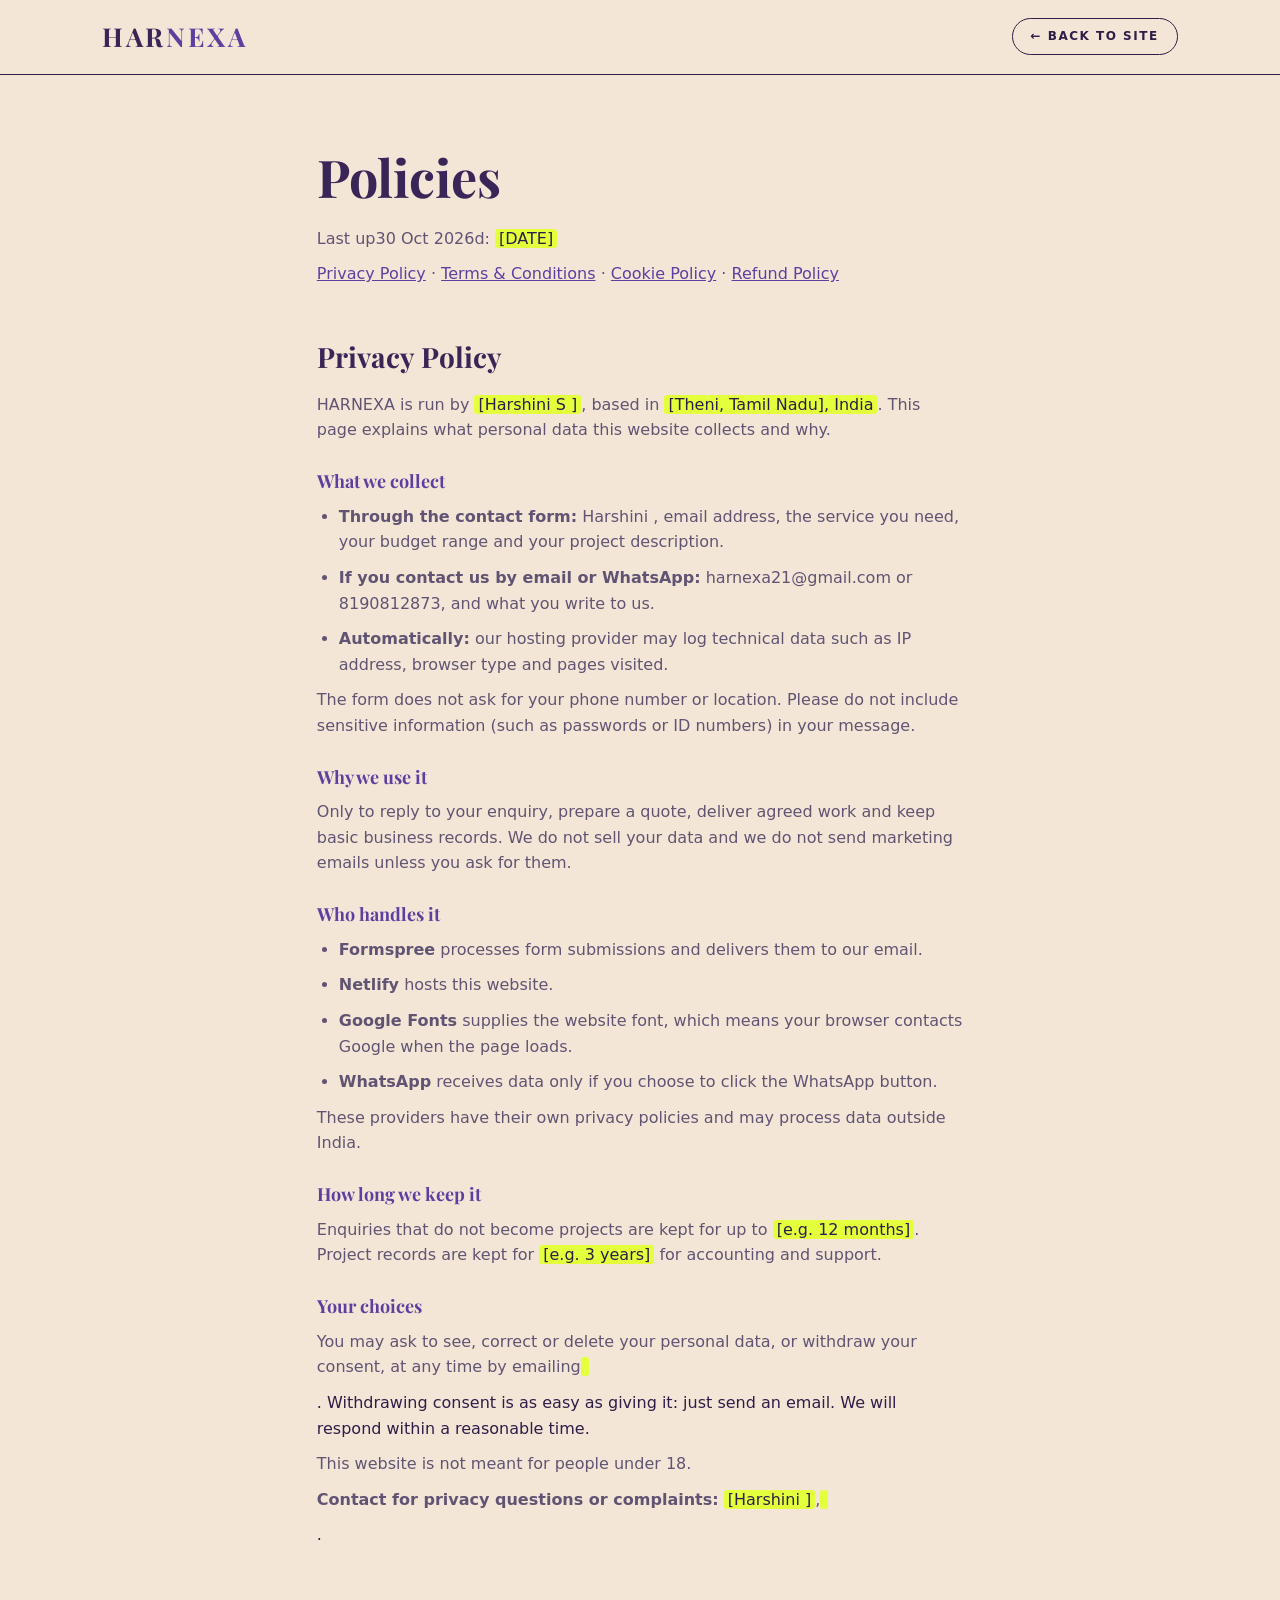
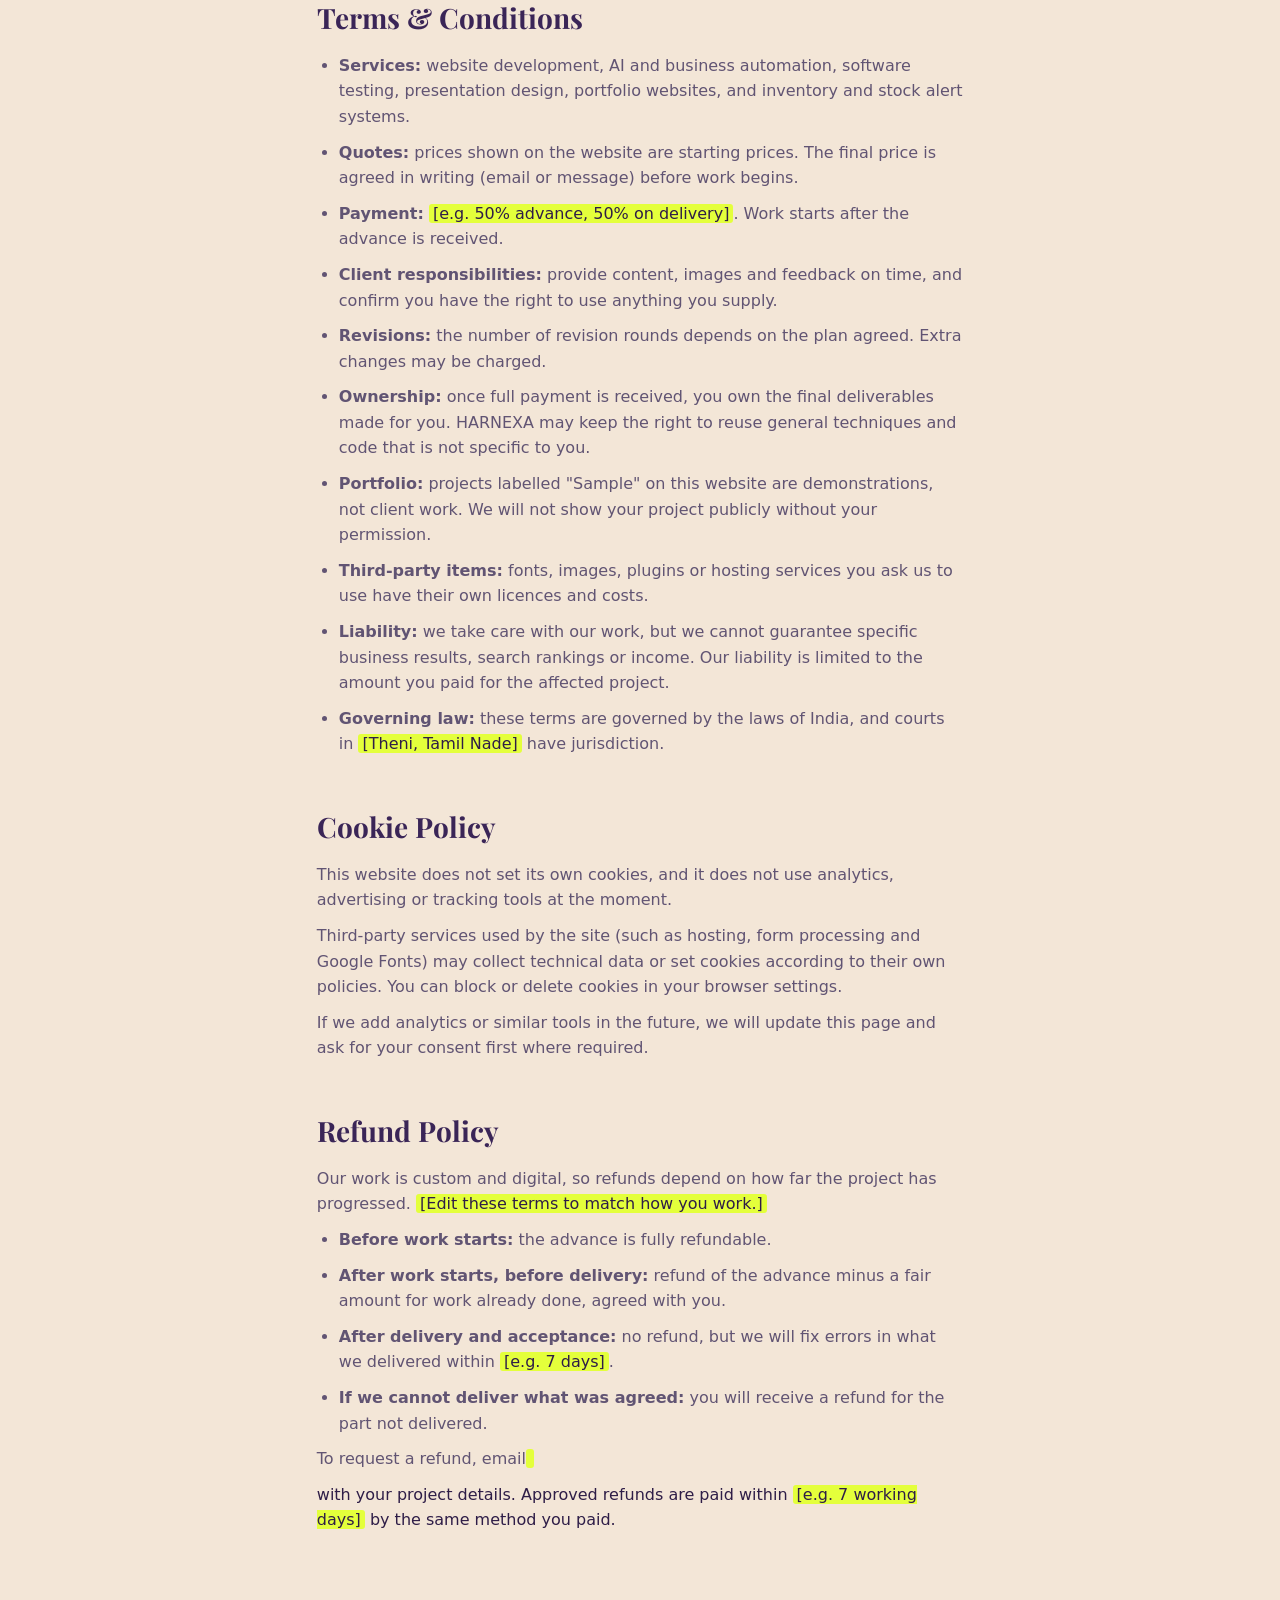
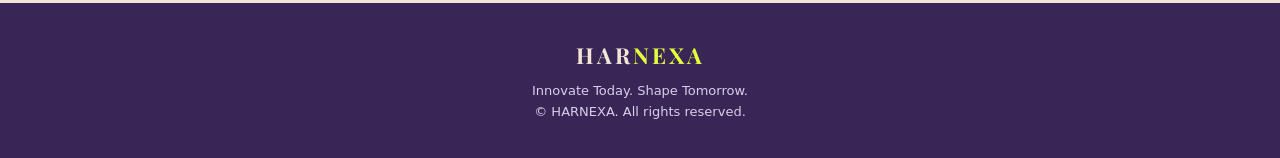
==== policies.html @ fa35b3a4 "Add policies and consent" ====
<!DOCTYPE html>
<html lang="en">
<head>
    <meta charset="UTF-8">
    <meta name="viewport" content="width=device-width, initial-scale=1.0">
    <title>Policies | HARNEXA</title>
    <meta name="description" content="HARNEXA privacy policy, terms and conditions, cookie policy and refund policy.">
    <link href="https://fonts.googleapis.com/css2?family=Playfair+Display:wght@500;700&display=swap" rel="stylesheet">
    <link rel="stylesheet" href="style.css">
</head>
<body>
<!--
  TEMPLATE NOTE (delete this comment before publishing):
  Everything in a yellow box (class="ph") is a placeholder. Replace it with your real details.
  These are general templates, not legal advice. Edit them so they match how you really work.
-->
    <header class="site-header">
        <a href="index.html" class="logo" aria-label="HARNEXA home">HAR<span>NEXA</span></a>
        <a href="index.html" class="nav-cta" style="text-decoration:none;font-size:12px;font-weight:600;letter-spacing:1.5px;text-transform:uppercase;color:var(--text)">&larr; Back to site</a>
    </header>
 
    <main class="policy">
        <h1>Policies</h1>
        <p>Last up30 Oct 2026d: <span class="ph">[DATE]</span></p>
        <p><a href="#privacy">Privacy Policy</a> &middot; <a href="#terms">Terms &amp; Conditions</a> &middot; <a href="#cookies">Cookie Policy</a> &middot; <a href="#refund">Refund Policy</a></p>
 
        <article id="privacy">
            <h2>Privacy Policy</h2>
            <p>HARNEXA is run by <span class="ph">[Harshini S ]</span>, based in <span class="ph">[Theni, Tamil Nadu], India</span>. This page explains what personal data this website collects and why.</p>
 
            <h3>What we collect</h3>
            <ul>
                <li><strong>Through the contact form:</strong> Harshini , email address, the service you need, your budget range and your project description.</li>
                <li><strong>If you contact us by email or WhatsApp:</strong> harnexa21@gmail.com or 8190812873, and what you write to us.</li>
                <li><strong>Automatically:</strong> our hosting provider may log technical data such as IP address, browser type and pages visited.</li>
            </ul>
            <p>The form does not ask for your phone number or location. Please do not include sensitive information (such as passwords or ID numbers) in your message.</p>
 
            <h3>Why we use it</h3>
            <p>Only to reply to your enquiry, prepare a quote, deliver agreed work and keep basic business records. We do not sell your data and we do not send marketing emails unless you ask for them.</p>
 
            <h3>Who handles it</h3>
            <ul>
                <li><strong>Formspree</strong> processes form submissions and delivers them to our email.</li>
                <li><strong>Netlify</strong> hosts this website.</li>
                <li><strong>Google Fonts</strong> supplies the website font, which means your browser contacts Google when the page loads.</li>
                <li><strong>WhatsApp</strong> receives data only if you choose to click the WhatsApp button.</li>
            </ul>
            <p>These providers have their own privacy policies and may process data outside India.</p>
 
            <h3>How long we keep it</h3>
            <p>Enquiries that do not become projects are kept for up to <span class="ph">[e.g. 12 months]</span>. Project records are kept for <span class="ph">[e.g. 3 years]</span> for accounting and support.</p>
 
            <h3>Your choices</h3>
            <p>You may ask to see, correct or delete your personal data, or withdraw your consent, at any time by emailing <a class="ph" href="mailto:hello@yourdomain.com"><div harnexa21@gmail.com=""></div></a>. Withdrawing consent is as easy as giving it: just send an email. We will respond within a reasonable time.</p>
            <p>This website is not meant for people under 18.</p>
            <p><strong>Contact for privacy questions or complaints:</strong> <span class="ph">[Harshini ]</span>, <span class="ph"><div harnexa21@gmail.com=""></div></span>.</p>
        </article>
 
        <article id="terms">
            <h2>Terms &amp; Conditions</h2>
            <ul>
                <li><strong>Services:</strong> website development, AI and business automation, software testing, presentation design, portfolio websites, and inventory and stock alert systems.</li>
                <li><strong>Quotes:</strong> prices shown on the website are starting prices. The final price is agreed in writing (email or message) before work begins.</li>
                <li><strong>Payment:</strong> <span class="ph">[e.g. 50% advance, 50% on delivery]</span>. Work starts after the advance is received.</li>
                <li><strong>Client responsibilities:</strong> provide content, images and feedback on time, and confirm you have the right to use anything you supply.</li>
                <li><strong>Revisions:</strong> the number of revision rounds depends on the plan agreed. Extra changes may be charged.</li>
                <li><strong>Ownership:</strong> once full payment is received, you own the final deliverables made for you. HARNEXA may keep the right to reuse general techniques and code that is not specific to you.</li>
                <li><strong>Portfolio:</strong> projects labelled "Sample" on this website are demonstrations, not client work. We will not show your project publicly without your permission.</li>
                <li><strong>Third-party items:</strong> fonts, images, plugins or hosting services you ask us to use have their own licences and costs.</li>
                <li><strong>Liability:</strong> we take care with our work, but we cannot guarantee specific business results, search rankings or income. Our liability is limited to the amount you paid for the affected project.</li>
                <li><strong>Governing law:</strong> these terms are governed by the laws of India, and courts in <span class="ph">[Theni, Tamil Nade]</span> have jurisdiction.</li>
            </ul>
        </article>
 
        <article id="cookies">
            <h2>Cookie Policy</h2>
            <p>This website does not set its own cookies, and it does not use analytics, advertising or tracking tools at the moment.</p>
            <p>Third-party services used by the site (such as hosting, form processing and Google Fonts) may collect technical data or set cookies according to their own policies. You can block or delete cookies in your browser settings.</p>
            <p>If we add analytics or similar tools in the future, we will update this page and ask for your consent first where required.</p>
        </article>
 
        <article id="refund">
            <h2>Refund Policy</h2>
            <p>Our work is custom and digital, so refunds depend on how far the project has progressed. <span class="ph">[Edit these terms to match how you work.]</span></p>
            <ul>
                <li><strong>Before work starts:</strong> the advance is fully refundable.</li>
                <li><strong>After work starts, before delivery:</strong> refund of the advance minus a fair amount for work already done, agreed with you.</li>
                <li><strong>After delivery and acceptance:</strong> no refund, but we will fix errors in what we delivered within <span class="ph">[e.g. 7 days]</span>.</li>
                <li><strong>If we cannot deliver what was agreed:</strong> you will receive a refund for the part not delivered.</li>
            </ul>
            <p>To request a refund, email <a class="ph" href="mailto:hello@yourdomain.com"><div harnexa21@gmail.com=""></div></a> with your project details. Approved refunds are paid within <span class="ph">[e.g. 7 working days]</span> by the same method you paid.</p>
        </article>
    </main>
 
    <footer>
        <div class="logo">HAR<span>NEXA</span></div>
        <p>Innovate Today. Shape Tomorrow.</p>
        <p>&copy; HARNEXA. All rights reserved.</p>
    </footer>
</body>
</html>
---- style.css ----
/* ===== EDIT COLOURS HERE =====
   Porcelain Beige = backgrounds | Heather Purple = decoration
   Electric Lemon = buttons + highlights | Plum = text and headings */
:root {
    --bg: #F3E6D7;
    --bg-alt: #EDDCC9;
    --card: #FAF3EA;
    --border: #DCC9B2;
    --text: #2E1D47;
    --plum: #3A2557;
    --muted: #615473;
    --heather: #9B7ED6;
    --heather-dark: #5E3FA0;
    --heather-soft: #E2D8F3;
    --lemon: #E4FF3B;
    --serif: "Playfair Display", Georgia, "Times New Roman", serif;
}
 
* { margin: 0; padding: 0; box-sizing: border-box; }
html { scroll-behavior: smooth; scroll-padding-top: 80px; }
body { font-family: "Segoe UI", system-ui, Arial, sans-serif; background: var(--bg); color: var(--text); line-height: 1.6; }
h1, h2, h3, .logo, .price { font-family: var(--serif); }
a { color: var(--heather-dark); }
:focus-visible { outline: 3px solid var(--heather-dark); outline-offset: 3px; }
.hidden { display: none; }
 
.skip-link { position: absolute; left: -999px; top: 8px; background: var(--lemon); color: var(--text); padding: 8px 14px; border-radius: 6px; z-index: 200; }
.skip-link:focus { left: 8px; }
 
/* Header */
.site-header { position: sticky; top: 0; z-index: 100; display: flex; justify-content: space-between; align-items: center; padding: 16px 8%; background: rgba(243, 230, 215, 0.92); backdrop-filter: blur(10px); border-bottom: 1px solid var(--text); }
.logo { font-size: 26px; font-weight: 700; letter-spacing: 3px; color: var(--plum); text-decoration: none; }
.logo span { color: var(--heather-dark); }
nav { display: flex; align-items: center; gap: 26px; }
nav a { color: var(--text); text-decoration: none; font-size: 12px; font-weight: 600; letter-spacing: 1.5px; text-transform: uppercase; transition: color 0.3s; }
nav a:hover { color: var(--heather-dark); }
.nav-cta { padding: 8px 18px; border: 1.5px solid var(--text); border-radius: 30px; transition: background 0.3s; }
.nav-cta:hover { background: var(--lemon); color: var(--text); }
.nav-toggle { display: none; background: none; border: 1px solid var(--text); color: var(--text); font-size: 22px; padding: 4px 12px; border-radius: 8px; cursor: pointer; }
 
/* Buttons */
.button { display: inline-block; padding: 13px 26px; background: var(--lemon); color: var(--text); border: 2px solid var(--text); text-decoration: none; border-radius: 8px; font-weight: 700; font-size: 15px; cursor: pointer; box-shadow: 4px 4px 0 var(--heather); transition: transform 0.2s, box-shadow 0.2s; }
.button:hover { transform: translate(-2px, -2px); box-shadow: 7px 7px 0 var(--heather); }
.button-outline { background: transparent; box-shadow: none; }
.button-outline:hover { background: var(--heather-soft); box-shadow: none; }
.whatsapp { background: #1a7f45; color: #fff; }
 
/* Hero: editorial layout with flower illustration (flower.svg) */
.hero { position: relative; overflow: hidden; min-height: 88vh; display: flex; flex-direction: column; justify-content: center; align-items: flex-start; text-align: left; padding: 70px 8%; }
.hero > * { position: relative; z-index: 1; }
.hero-art { position: absolute; z-index: 0; right: 4%; top: 50%; transform: translateY(-50%); width: min(42vw, 480px); height: auto; pointer-events: none; }
.badge { background: transparent; color: var(--text); border-top: 1px solid var(--text); border-bottom: 1px solid var(--text); padding: 6px 2px; font-size: 12px; font-weight: 600; letter-spacing: 3px; margin-bottom: 26px; }
.hero h1 { font-size: clamp(44px, 8vw, 84px); line-height: 1.08; color: var(--plum); margin-bottom: 24px; }
.gradient-text { background: linear-gradient(transparent 64%, var(--lemon) 64%); }
.hero p { max-width: 520px; color: var(--muted); font-size: 17px; margin-bottom: 30px; }
.hero-buttons { display: flex; gap: 16px; flex-wrap: wrap; }
 
/* Sections */
section { padding: 80px 8%; }
.alt, .about { background: var(--bg-alt); }
.section-title { text-align: center; font-size: clamp(28px, 4vw, 40px); color: var(--plum); margin-bottom: 12px; }
.section-title::after { content: ""; display: block; width: 56px; height: 5px; margin: 12px auto 0; background: var(--lemon); border-radius: 3px; box-shadow: 3px 3px 0 var(--heather); }
.section-description { text-align: center; color: var(--muted); max-width: 640px; margin: 18px auto 40px; }
.about { text-align: center; }
.about p { max-width: 720px; margin: 20px auto 0; color: var(--muted); }
 
/* Cards */
.grid { display: grid; grid-template-columns: repeat(auto-fit, minmax(240px, 1fr)); gap: 22px; margin-top: 30px; }
.card { padding: 28px; background: var(--card); border: 1px solid var(--border); border-radius: 14px; transition: 0.3s; }
.card:hover { border-color: var(--heather); transform: translateY(-5px); box-shadow: 0 12px 30px rgba(155, 126, 214, 0.28); }
.icon { font-size: 32px; margin-bottom: 15px; }
.card h3 { margin-bottom: 12px; color: var(--plum); }
.card p { color: var(--muted); font-size: 14px; }
.more-btn { margin-top: 14px; background: none; border: 0; color: var(--heather-dark); font-weight: 700; cursor: pointer; font-size: 14px; }
.details { margin-top: 10px; padding-top: 10px; border-top: 1px solid var(--border); }
.tag { display: inline-block; font-size: 11px; font-weight: 700; letter-spacing: 1px; text-transform: uppercase; color: var(--text); background: var(--lemon); border: 1px solid var(--text); padding: 3px 10px; border-radius: 20px; margin-bottom: 12px; }
.tech { margin-top: 12px; color: var(--heather-dark) !important; font-size: 13px !important; font-weight: 600; }
 
/* Pricing */
.price-card { display: flex; flex-direction: column; }
.price { font-size: 30px !important; font-weight: 700; color: var(--plum) !important; margin-bottom: 14px; }
.price-card ul { list-style: none; margin-bottom: 24px; flex: 1; }
.price-card li { color: var(--muted); font-size: 14px; padding: 6px 0 6px 22px; position: relative; }
.price-card li::before { content: "✓"; position: absolute; left: 0; color: var(--heather-dark); font-weight: 700; }
.price-card .button { text-align: center; }
.price-card.featured { background: var(--plum); border-color: var(--plum); }
.price-card.featured h3, .price-card.featured .price { color: #fff !important; }
.price-card.featured li { color: #E6DEF3; }
.price-card.featured li::before { color: var(--lemon); }
 
/* Testimonials + FAQ */
.empty-note { max-width: 640px; margin: 30px auto 0; padding: 28px; text-align: center; background: var(--card); border: 2px dashed var(--heather); border-radius: 14px; color: var(--muted); }
.faq { max-width: 760px; margin: 30px auto 0; }
.faq details { background: var(--card); border: 1px solid var(--border); border-radius: 10px; margin-bottom: 12px; padding: 16px 20px; }
.faq summary { cursor: pointer; font-weight: 600; }
.faq details[open] { border-color: var(--heather); }
.faq details p { margin-top: 10px; color: var(--muted); font-size: 14px; }
 
/* Contact */
.contact-wrap { display: grid; grid-template-columns: 1.4fr 1fr; gap: 30px; max-width: 980px; margin: 0 auto; }
form { background: var(--card); border: 1px solid var(--border); border-radius: 14px; padding: 28px; }
form label { display: block; font-size: 14px; font-weight: 600; margin: 14px 0 6px; color: var(--heather-dark); }
form input, form select, form textarea { width: 100%; padding: 12px; background: #fff; color: var(--text); border: 1px solid var(--border); border-radius: 8px; font: inherit; }
form input:focus, form select:focus, form textarea:focus { border-color: var(--heather); outline: none; box-shadow: 0 0 0 3px var(--heather-soft); }
form .button { margin-top: 20px; width: 100%; }
#formStatus { margin-top: 12px; font-size: 14px; font-weight: 600; }
.contact-info { background: var(--card); border: 1px solid var(--border); border-radius: 14px; padding: 28px; align-self: start; }
.contact-info h3 { margin-bottom: 16px; color: var(--plum); }
.email-line { margin-top: 20px; color: var(--muted); }
 
/* Footer */
footer { text-align: center; padding: 35px 20px; background: var(--plum); color: #D9CFE8; font-size: 13px; }
footer .logo { display: inline-block; margin-bottom: 8px; font-size: 22px; color: var(--bg); }
footer .logo span { color: var(--lemon); }
 
/* Scroll reveal animation (controlled by script.js) */
.js .reveal { opacity: 0; transform: translateY(24px); transition: opacity 0.7s, transform 0.7s; }
.js .reveal.visible { opacity: 1; transform: none; }
 
/* Responsive */
@media (max-width: 1000px) {
    }
 
@media (max-width: 800px) {
    .contact-wrap { grid-template-columns: 1fr; }
    .nav-toggle { display: block; }
    nav { display: none; position: absolute; top: 100%; left: 0; right: 0; flex-direction: column; gap: 0; background: var(--bg); border-bottom: 1px solid var(--text); padding: 10px 8% 20px; }
    nav.open { display: flex; }
    nav a { padding: 12px 0; width: 100%; font-size: 14px; }
    .nav-cta { text-align: center; margin-top: 8px; }
    section { padding: 60px 6%; }
    .hero { padding: 60px 6%; }
}
 
@media (prefers-reduced-motion: reduce) {
    * { animation: none !important; transition: none !important; scroll-behavior: auto !important; }
    .js .reveal { opacity: 1; transform: none; }
}
 
/* Consent checkbox, footer links, policy page */
form .consent { display: flex; gap: 10px; align-items: flex-start; font-weight: 400; font-size: 13px; color: var(--muted); margin-top: 18px; }
form .consent input { width: auto; margin-top: 4px; }
footer a { color: var(--lemon); }
.footer-links { margin: 8px 0; }
.policy { max-width: 800px; margin: 0 auto; padding: 60px 6%; }
.policy h1 { font-size: clamp(34px, 6vw, 52px); color: var(--plum); margin-bottom: 8px; }
.policy h2 { font-size: 28px; color: var(--plum); margin: 48px 0 12px; scroll-margin-top: 90px; }
.policy h3 { font-size: 18px; color: var(--heather-dark); margin: 24px 0 8px; font-family: var(--serif); }
.policy p, .policy li { color: var(--muted); margin-bottom: 10px; }
.policy ul { padding-left: 22px; }
.policy .ph { background: var(--lemon); color: var(--text); padding: 0 4px; border-radius: 3px; }
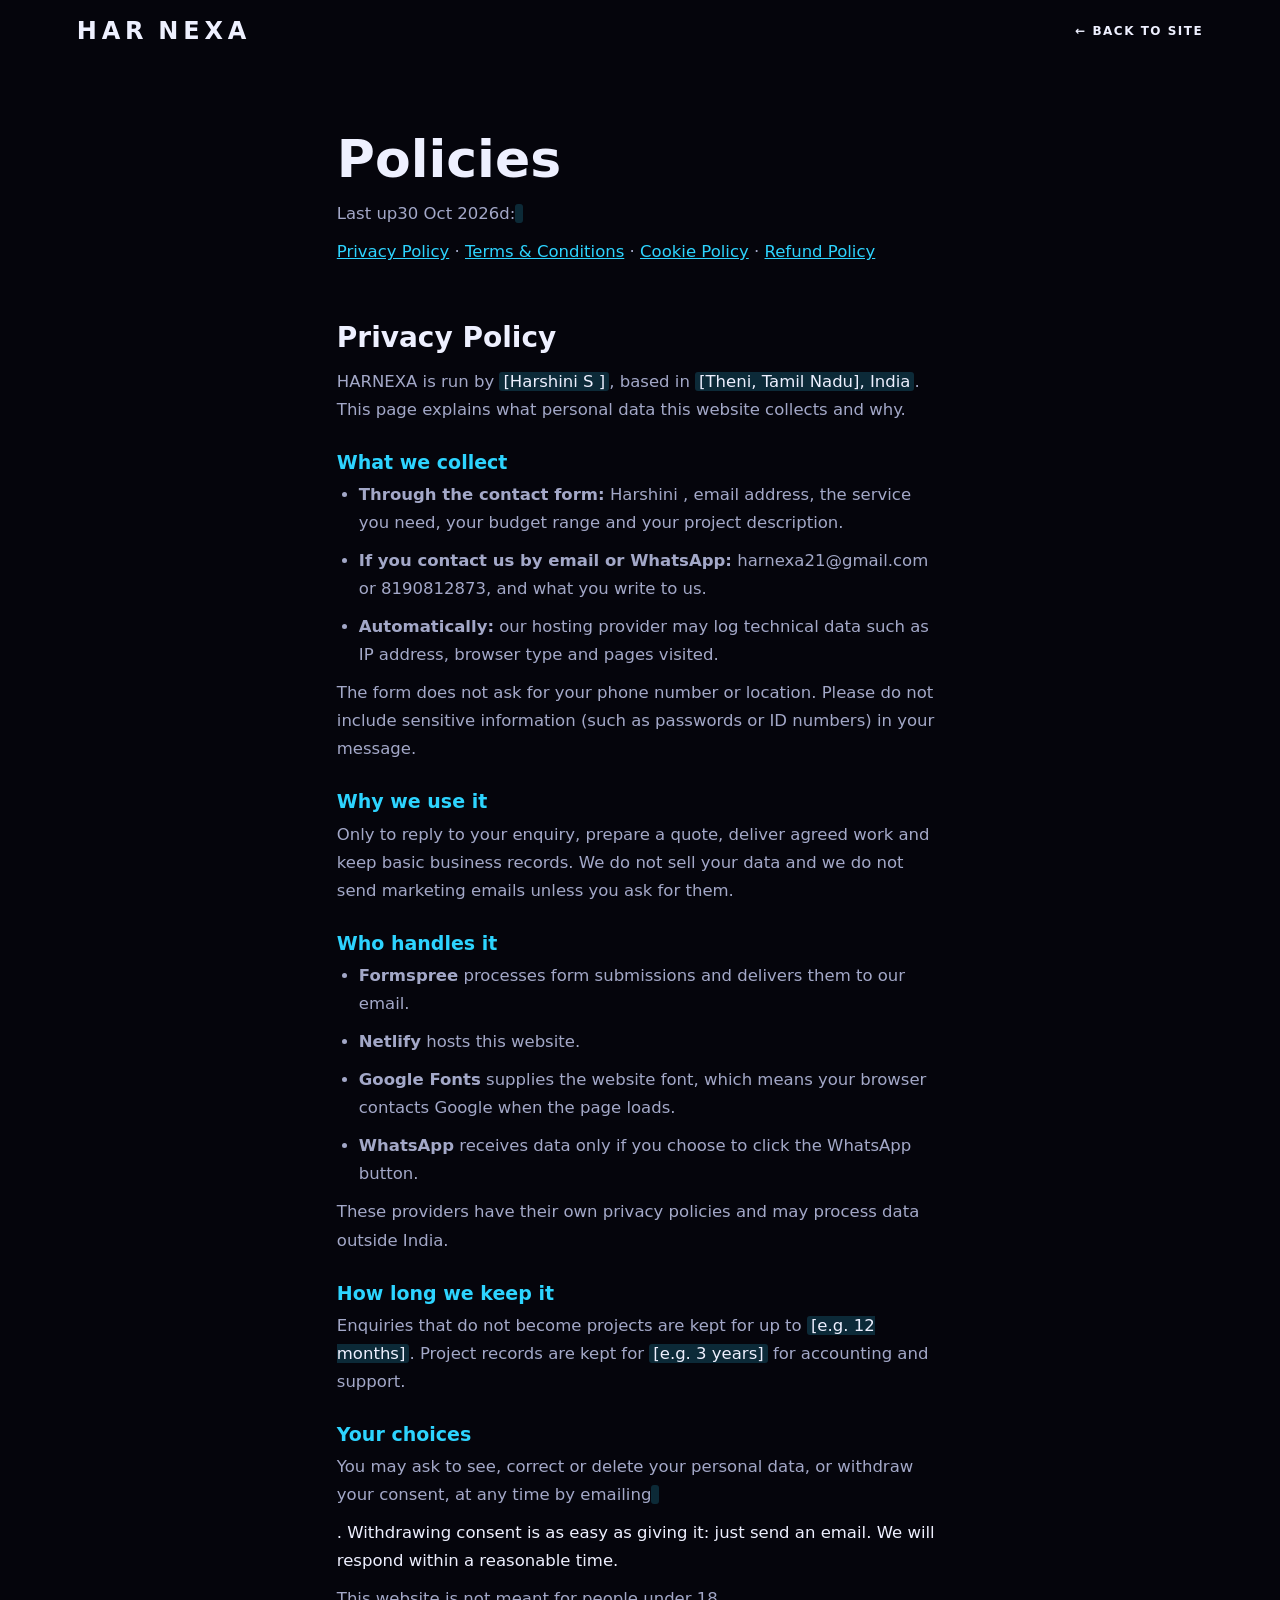
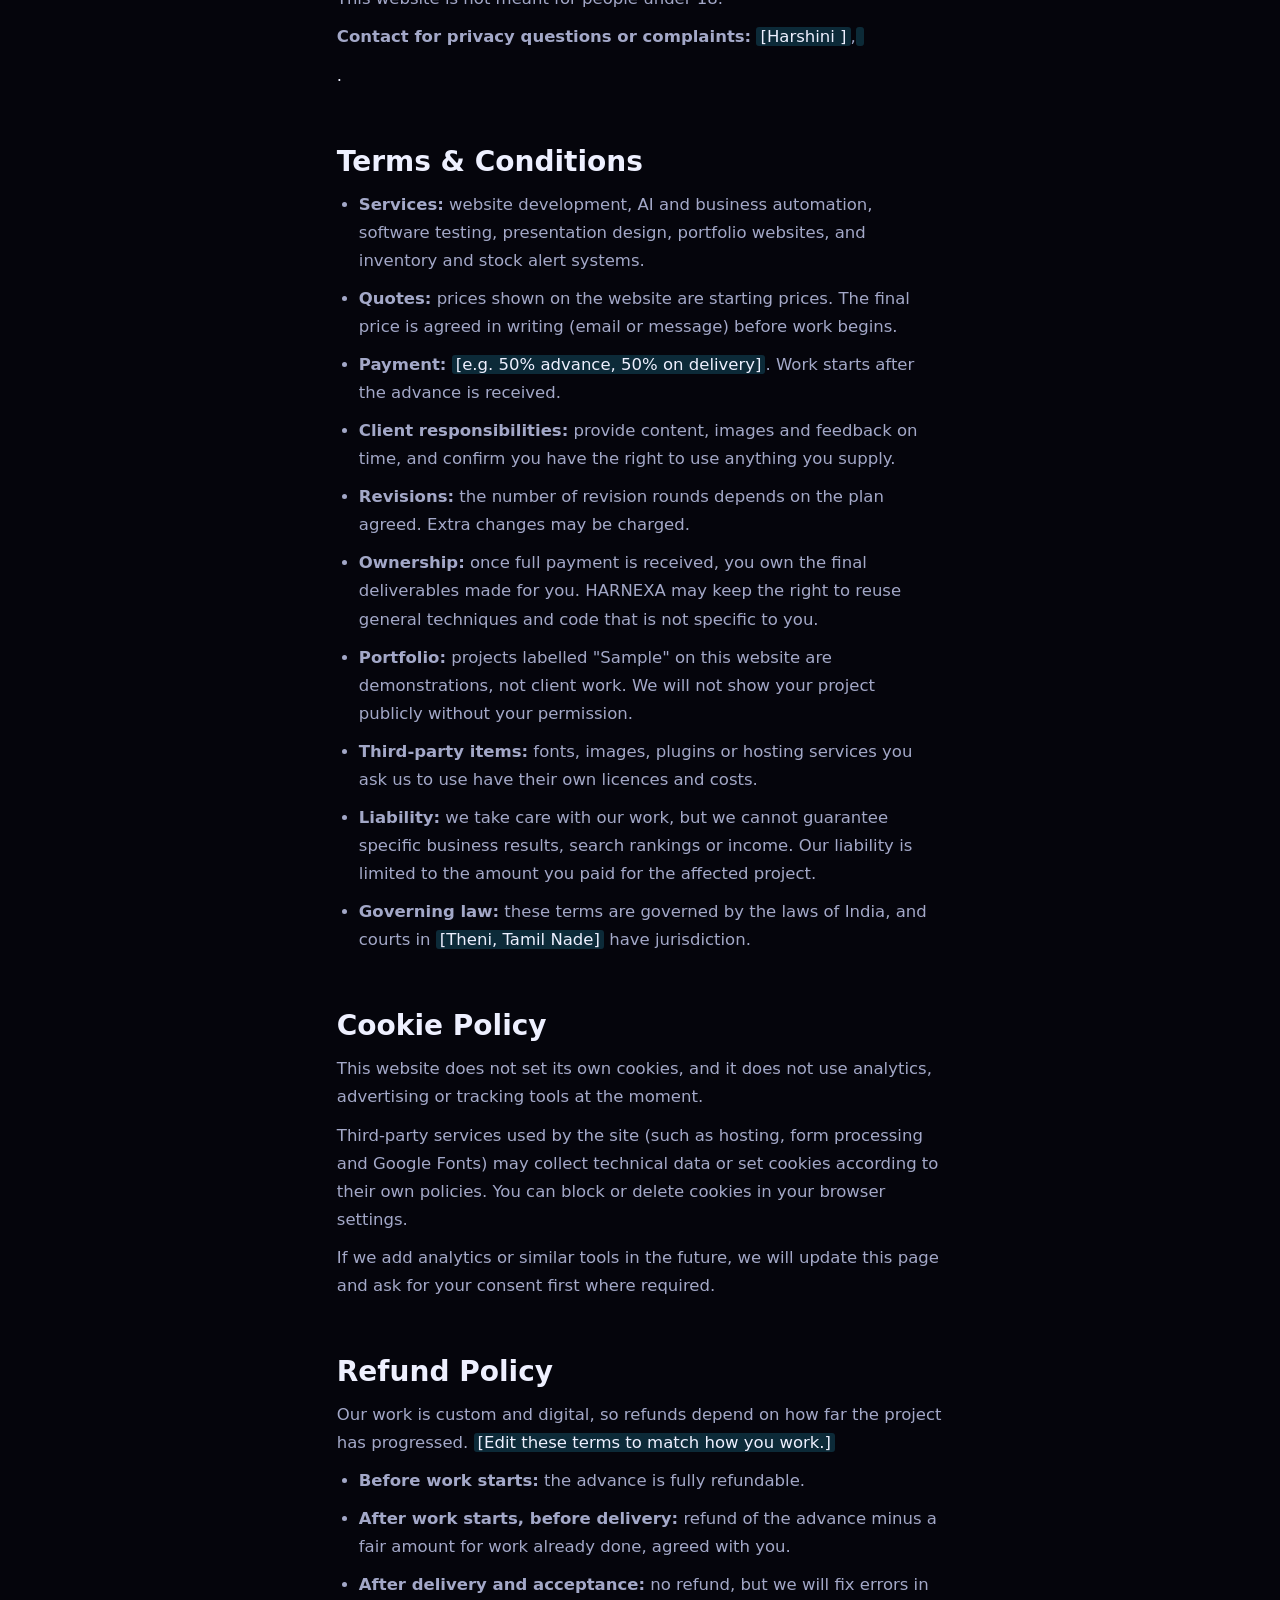
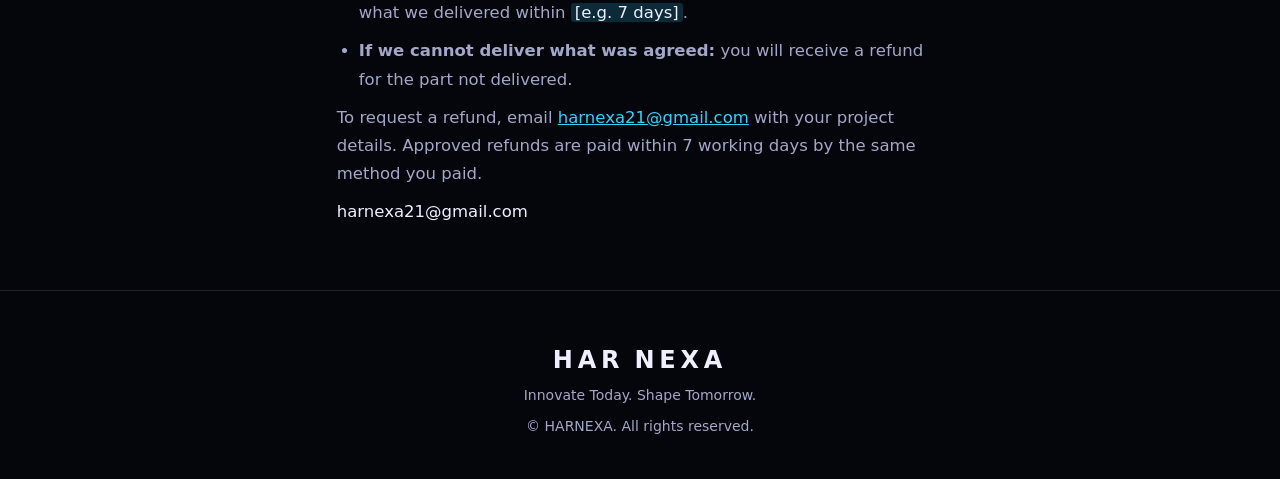
==== commit 9ef2bb34: "Dark premium theme and logo" ====
--- a/policies.html
+++ b/policies.html
@@ -21,7 +21,7 @@
  
     <main class="policy">
         <h1>Policies</h1>
-        <p>Last up30 Oct 2026d: <span class="ph">[DATE]</span></p>
+        <p>Last up30 Oct 2026d: <span class="ph"><div 30="" Oct="" 2026=""></div></span></p>
         <p><a href="#privacy">Privacy Policy</a> &middot; <a href="#terms">Terms &amp; Conditions</a> &middot; <a href="#cookies">Cookie Policy</a> &middot; <a href="#refund">Refund Policy</a></p>
  
         <article id="privacy">
@@ -52,7 +52,7 @@
             <p>Enquiries that do not become projects are kept for up to <span class="ph">[e.g. 12 months]</span>. Project records are kept for <span class="ph">[e.g. 3 years]</span> for accounting and support.</p>
  
             <h3>Your choices</h3>
-            <p>You may ask to see, correct or delete your personal data, or withdraw your consent, at any time by emailing <a class="ph" href="mailto:hello@yourdomain.com"><div harnexa21@gmail.com=""></div></a>. Withdrawing consent is as easy as giving it: just send an email. We will respond within a reasonable time.</p>
+            <p>You may ask to see, correct or delete your personal data, or withdraw your consent, at any time by emailing <a class="ph" href="mailto:harnexa21@gmail.com"><div harnexa21@gmail.com=""></div></a>. Withdrawing consent is as easy as giving it: just send an email. We will respond within a reasonable time.</p>
             <p>This website is not meant for people under 18.</p>
             <p><strong>Contact for privacy questions or complaints:</strong> <span class="ph">[Harshini ]</span>, <span class="ph"><div harnexa21@gmail.com=""></div></span>.</p>
         </article>
@@ -89,8 +89,8 @@
                 <li><strong>After delivery and acceptance:</strong> no refund, but we will fix errors in what we delivered within <span class="ph">[e.g. 7 days]</span>.</li>
                 <li><strong>If we cannot deliver what was agreed:</strong> you will receive a refund for the part not delivered.</li>
             </ul>
-            <p>To request a refund, email <a class="ph" href="mailto:hello@yourdomain.com"><div harnexa21@gmail.com=""></div></a> with your project details. Approved refunds are paid within <span class="ph">[e.g. 7 working days]</span> by the same method you paid.</p>
-        </article>
+            <p>To request a refund, email <a href="mailto:harnexa21@gmail.com">harnexa21@gmail.com</a> with your project details. Approved refunds are paid within 7 working days by the same method you paid.</p>
+        </article>harnexa21@gmail.com
     </main>
  
     <footer>
--- a/style.css
+++ b/style.css
@@ -1,152 +1,197 @@
-/* ===== EDIT COLOURS HERE =====
-   Porcelain Beige = backgrounds | Heather Purple = decoration
-   Electric Lemon = buttons + highlights | Plum = text and headings */
-:root {
-    --bg: #F3E6D7;
-    --bg-alt: #EDDCC9;
-    --card: #FAF3EA;
-    --border: #DCC9B2;
-    --text: #2E1D47;
-    --plum: #3A2557;
-    --muted: #615473;
-    --heather: #9B7ED6;
-    --heather-dark: #5E3FA0;
-    --heather-soft: #E2D8F3;
-    --lemon: #E4FF3B;
-    --serif: "Playfair Display", Georgia, "Times New Roman", serif;
+/* HARNEXA premium dark theme. Edit the colours in :root */
+:root{--bg:#05050c;--violet:#8b5cf6;--blue:#2dd4ff;--text:#eef0ff;--muted:#a3a8c8;--glass:rgba(255,255,255,.055);--line:rgba(255,255,255,.12);--grad:linear-gradient(135deg,#8b5cf6,#2dd4ff);--head:"Sora",system-ui,sans-serif;--body:"Inter",system-ui,sans-serif;--pad:max(6%,calc((100% - 1160px)/2))}
+*{margin:0;padding:0;box-sizing:border-box}
+html{scroll-behavior:smooth;scroll-padding-top:84px}
+body{font:16.5px/1.7 var(--body);background:var(--bg);color:var(--text);overflow-x:hidden;-webkit-font-smoothing:antialiased}
+h1,h2,h3,.logo{font-family:var(--head);line-height:1.12;text-wrap:balance}
+a{color:var(--blue)}
+[hidden],.hidden{display:none!important}
+:focus-visible{outline:3px solid var(--blue);outline-offset:3px}
+.skip-link{position:absolute;left:-999px;top:8px;background:var(--blue);color:#05050c;padding:8px 14px;border-radius:8px;z-index:600}
+.skip-link:focus{left:8px}
+.gt{background:var(--grad);-webkit-background-clip:text;background-clip:text;color:transparent}
+
+/* Background orbs + mouse light */
+.bg{position:fixed;inset:0;z-index:-1;overflow:hidden;background:radial-gradient(ellipse at 50% -10%,#14143a,var(--bg) 60%)}
+.bg span{position:absolute;border-radius:50%;filter:blur(90px);opacity:.42;animation:orb 20s ease-in-out infinite alternate}
+.bg span:nth-child(1){width:46vmax;height:46vmax;background:#6d28d9;top:-15vmax;left:-12vmax}
+.bg span:nth-child(2){width:38vmax;height:38vmax;background:#0ea5e9;bottom:-14vmax;right:-10vmax;animation-delay:-7s}
+.bg span:nth-child(3){width:26vmax;height:26vmax;background:#a21caf;top:40%;left:45%;opacity:.22;animation-delay:-13s}
+@keyframes orb{to{transform:translate(8vmax,6vmax) scale(1.15)}}
+#glow{position:fixed;top:0;left:0;width:520px;height:520px;margin:-260px 0 0 -260px;border-radius:50%;background:radial-gradient(circle,rgba(139,92,246,.2),transparent 62%);pointer-events:none;z-index:-1;opacity:0;transition:opacity .4s}
+
+/* Loader */
+#loader{display:none}
+.js #loader{position:fixed;inset:0;z-index:500;display:grid;place-content:center;justify-items:center;gap:22px;background:var(--bg);transition:opacity .6s,visibility .6s}
+#loader.done{opacity:0;visibility:hidden}
+.loader-mark{width:min(620px,88vw);height:auto;animation:logoin 1.4s ease both;filter:drop-shadow(0 0 30px rgba(139,92,246,.45))}
+@keyframes logoin{from{opacity:0;transform:scale(.85);filter:blur(12px)}to{opacity:1;transform:none}}
+@keyframes track{from{letter-spacing:.8em;opacity:0}to{letter-spacing:.2em;opacity:1}}
+.loader-bar{width:min(240px,60vw);height:3px;background:var(--line);border-radius:2px;overflow:hidden}
+.loader-bar::after{content:"";display:block;height:100%;background:var(--grad);animation:load 1.3s ease forwards}
+@keyframes load{from{width:0}to{width:100%}}
+
+/* Header */
+.site-header{position:fixed;top:0;left:0;right:0;z-index:100;display:flex;justify-content:space-between;align-items:center;padding:18px var(--pad);transition:background .3s,padding .3s}
+.site-header.scrolled{background:rgba(5,5,12,.72);backdrop-filter:blur(16px);border-bottom:1px solid var(--line);padding-top:10px;padding-bottom:10px}
+.logo{display:inline-flex;align-items:center;gap:10px;font-size:24px;font-weight:800;letter-spacing:.2em;color:var(--text);text-decoration:none}
+.logo-mark{height:34px;width:auto;filter:drop-shadow(0 0 10px rgba(45,212,255,.5))}
+nav{display:flex;align-items:center;gap:28px}
+nav a{color:var(--text);text-decoration:none;font-size:14px;font-weight:500;opacity:.8;transition:opacity .3s,color .3s}
+nav a:hover,nav a.active{opacity:1;color:var(--blue)}
+nav .nav-cta{padding:9px 20px;border-radius:30px;background:var(--grad);color:#05050c;opacity:1;font-weight:700}
+nav .nav-cta:hover{color:#05050c;box-shadow:0 0 24px rgba(139,92,246,.6)}
+.nav-toggle{display:none;min-width:48px;min-height:44px;background:var(--glass);border:1px solid var(--line);color:var(--text);font-size:22px;border-radius:12px;cursor:pointer}
+
+/* Buttons */
+.btn{position:relative;overflow:hidden;display:inline-flex;align-items:center;justify-content:center;gap:8px;min-height:50px;padding:12px 28px;border-radius:14px;border:0;font:700 15px var(--body);text-decoration:none;cursor:pointer;color:#05050c;background:var(--grad);box-shadow:0 8px 30px rgba(139,92,246,.45);transition:transform .25s,box-shadow .25s}
+.btn:hover{transform:translateY(-3px);box-shadow:0 12px 40px rgba(139,92,246,.7)}
+.btn::after{content:"";position:absolute;inset:0;background:linear-gradient(105deg,transparent 30%,rgba(255,255,255,.45) 50%,transparent 70%);transform:translateX(-120%);transition:transform .6s}
+.btn:hover::after{transform:translateX(120%)}
+.btn.ghost{background:var(--glass);color:var(--text);border:1px solid var(--line);box-shadow:none;backdrop-filter:blur(10px)}
+.btn.wa{background:#0b7a3b;color:#fff;box-shadow:none}
+
+/* Hero */
+.hero{position:relative;min-height:100vh;display:grid;grid-template-columns:1.1fr .9fr;align-items:center;gap:40px;padding:130px var(--pad) 100px}
+.eyebrow{display:inline-block;font:600 12px var(--head);letter-spacing:.2em;text-transform:uppercase;color:var(--blue);margin-bottom:14px}
+.hero-title{font-size:clamp(52px,9.5vw,120px);font-weight:800;letter-spacing:-.03em;margin-bottom:6px;perspective:600px}
+.ch{display:inline-block;background:var(--grad);-webkit-background-clip:text;background-clip:text;color:transparent;animation:letter .9s cubic-bezier(.2,.8,.2,1) both;animation-delay:calc(var(--i)*80ms + .3s)}
+@keyframes letter{from{opacity:0;transform:translateY(60%) rotateX(-80deg)}to{opacity:1;transform:none}}
+.tagline{font:600 clamp(20px,3vw,30px) var(--head);margin-bottom:18px}
+.w{display:inline-block;animation:rise .7s both;animation-delay:calc(var(--i)*150ms + 1s)}
+.fx{animation:rise .8s both;animation-delay:var(--d,0s)}
+@keyframes rise{from{opacity:0;transform:translateY(24px)}to{opacity:1;transform:none}}
+.js:not(.ready) .ch,.js:not(.ready) .w,.js:not(.ready) .fx{animation-play-state:paused}
+.lead{max-width:32em;color:var(--muted);font-size:18px;margin-bottom:32px}
+.cta{display:flex;gap:14px;flex-wrap:wrap}
+.scroll{position:absolute;bottom:28px;left:50%;translate:-50% 0;width:26px;height:42px;border:2px solid var(--line);border-radius:14px}
+.scroll::after{content:"";position:absolute;top:8px;left:50%;width:4px;height:8px;margin-left:-2px;border-radius:2px;background:var(--blue);animation:wheel 1.8s infinite}
+@keyframes wheel{0%{opacity:0;transform:translateY(0)}30%{opacity:1}100%{opacity:0;transform:translateY(14px)}}
+
+/* 3D hero graphic (pure CSS, no libraries) */
+.scene{position:relative;height:min(480px,60vw);perspective:900px;transition:translate .4s ease-out}
+.core{position:absolute;left:50%;top:50%;width:260px;height:260px;margin:-130px;border-radius:50%;background:radial-gradient(circle,rgba(45,212,255,.5),rgba(139,92,246,.35) 45%,transparent 70%);filter:blur(10px);animation:pulse 5s ease-in-out infinite}
+@keyframes pulse{50%{transform:scale(1.18);opacity:.75}}
+.cube{position:absolute;left:50%;top:50%;width:150px;height:150px;margin:-75px;transform-style:preserve-3d;animation:spin 20s linear infinite}
+@keyframes spin{from{transform:rotateX(-20deg) rotateY(0)}to{transform:rotateX(340deg) rotateY(360deg)}}
+.cube i{position:absolute;inset:0;border:1.5px solid rgba(168,85,247,.7);background:linear-gradient(135deg,rgba(139,92,246,.28),rgba(45,212,255,.14));box-shadow:inset 0 0 30px rgba(45,212,255,.25),0 0 30px rgba(139,92,246,.35)}
+.cube i:nth-child(1){transform:translateZ(75px)}.cube i:nth-child(2){transform:rotateY(90deg) translateZ(75px)}.cube i:nth-child(3){transform:rotateY(180deg) translateZ(75px)}.cube i:nth-child(4){transform:rotateY(-90deg) translateZ(75px)}.cube i:nth-child(5){transform:rotateX(90deg) translateZ(75px)}.cube i:nth-child(6){transform:rotateX(-90deg) translateZ(75px)}
+.ring{position:absolute;left:50%;top:50%;border:1.5px solid rgba(45,212,255,.4);border-radius:50%}
+.ring::after{content:"";position:absolute;top:-5px;left:50%;width:10px;height:10px;margin-left:-5px;border-radius:50%;background:var(--blue);box-shadow:0 0 14px var(--blue)}
+.r1{width:340px;height:340px;margin:-170px;animation:ring1 14s linear infinite}
+.r2{width:430px;height:430px;margin:-215px;border-color:rgba(139,92,246,.45);animation:ring2 22s linear infinite reverse}
+@keyframes ring1{from{transform:rotateX(72deg) rotateZ(0)}to{transform:rotateX(72deg) rotateZ(360deg)}}
+@keyframes ring2{from{transform:rotateY(70deg) rotateZ(0)}to{transform:rotateY(70deg) rotateZ(360deg)}}
+.chip{position:absolute;padding:8px 14px;border-radius:12px;background:var(--glass);border:1px solid var(--line);backdrop-filter:blur(10px);font:600 13px var(--head);animation:bob 6s ease-in-out infinite}
+.c1{top:8%;left:6%}.c2{top:22%;right:2%;animation-delay:-2s}.c3{bottom:10%;left:18%;animation-delay:-4s}
+@keyframes bob{50%{transform:translateY(-14px)}}
+
+/* Sections */
+section:not(.hero){padding:clamp(72px,9vw,120px) var(--pad)}
+.head{text-align:center;max-width:46rem;margin:0 auto 56px}
+.head h2{font-size:clamp(30px,4.6vw,48px)}
+.head p{color:var(--muted);margin-top:14px}
+.grid,.steps{display:grid;grid-template-columns:repeat(auto-fit,minmax(260px,1fr));gap:22px}
+.card{position:relative;overflow:hidden;display:flex;flex-direction:column;padding:30px;background:var(--glass);border:1px solid var(--line);border-radius:20px;backdrop-filter:blur(14px);box-shadow:0 10px 40px rgba(0,0,0,.35);transition:translate .35s,border-color .35s,box-shadow .35s}
+.card::before{content:"";position:absolute;inset:0;background:radial-gradient(320px circle at var(--x,50%) var(--y,50%),rgba(139,92,246,.24),transparent 60%);opacity:0;transition:opacity .3s}
+.card:hover::before{opacity:1}
+.card:hover{translate:0 -8px;border-color:rgba(139,92,246,.7);box-shadow:0 18px 50px rgba(139,92,246,.25)}
+.card>*{position:relative}
+.card h3{font-size:21px;margin-bottom:10px}
+.card p{color:var(--muted);font-size:15.5px}
+.ico{width:54px;height:54px;display:grid;place-items:center;border-radius:16px;background:linear-gradient(135deg,rgba(139,92,246,.35),rgba(45,212,255,.2));border:1px solid var(--line);margin-bottom:20px;color:var(--blue)}
+.js .rv{opacity:0;transform:translateY(34px);transition:opacity .8s,transform .8s,translate .35s,border-color .35s,box-shadow .35s}
+.js .rv.in{opacity:1;transform:none}
+
+/* Stats */
+.stats{display:grid;grid-template-columns:repeat(auto-fit,minmax(180px,1fr));gap:22px;margin-top:56px;text-align:center}
+.stat b{display:block;font:800 clamp(44px,6vw,68px) var(--head);background:var(--grad);-webkit-background-clip:text;background-clip:text;color:transparent}
+.stat span{color:var(--muted);font-size:14px}
+.note{text-align:center;color:var(--muted);font-size:13px;margin-top:20px}
+
+/* Projects */
+.filters{display:flex;gap:10px;justify-content:center;flex-wrap:wrap;margin-bottom:36px}
+.filters button{min-height:44px;padding:8px 22px;border-radius:30px;background:var(--glass);border:1px solid var(--line);color:var(--text);font:600 14px var(--body);cursor:pointer;transition:.25s}
+.filters button[aria-pressed=true]{background:var(--grad);color:#05050c;border-color:transparent}
+.prev{position:relative;display:grid;gap:8px;align-content:start;height:150px;padding:34px 14px 14px;margin-bottom:20px;border-radius:12px;border:1px solid var(--line);background:linear-gradient(135deg,#171a3d,#0b0d24);overflow:hidden}
+.prev::before{content:"";position:absolute;top:12px;left:14px;width:8px;height:8px;border-radius:50%;background:#ff5f57;box-shadow:14px 0 #febc2e,28px 0 #28c840}
+.prev i{display:block;height:12px;border-radius:6px;background:linear-gradient(90deg,var(--c,#8b5cf6),transparent);transform-origin:left;animation:bar 3s ease-in-out infinite alternate}
+.prev i:nth-child(1){width:70%}.prev i:nth-child(2){width:45%;animation-delay:-1s}.prev i:nth-child(3){width:85%;animation-delay:-2s}.prev i:nth-child(4){width:55%;animation-delay:-.5s}
+@keyframes bar{from{transform:scaleX(.55)}to{transform:scaleX(1)}}
+.p2{--c:#2dd4ff}.p3{--c:#a855f7}.p4{--c:#34d399}
+.tag{align-self:flex-start;font:700 11px var(--head);letter-spacing:.12em;text-transform:uppercase;padding:4px 12px;margin-bottom:14px;border-radius:20px;background:rgba(45,212,255,.12);border:1px solid rgba(45,212,255,.4);color:var(--blue)}
+
+/* Process, pricing */
+.steps{counter-reset:s}
+.step::before{counter-increment:s;content:"0" counter(s);font:800 46px var(--head);margin-bottom:8px;background:var(--grad);-webkit-background-clip:text;background-clip:text;color:transparent}
+.price{font:800 40px var(--head)!important;color:var(--text)!important;margin-bottom:14px}
+.price-card ul{list-style:none;margin-bottom:26px;flex:1}
+.price-card li{color:var(--muted);font-size:15.5px;padding:6px 0 6px 26px;position:relative}
+.price-card li::before{content:"✓";position:absolute;left:0;color:var(--blue);font-weight:700}
+.feat{border-color:rgba(139,92,246,.8);background:linear-gradient(180deg,rgba(139,92,246,.2),var(--glass));box-shadow:0 0 50px rgba(139,92,246,.3)}
+
+/* FAQ */
+.faq{max-width:780px;margin:0 auto}
+details{background:var(--glass);border:1px solid var(--line);border-radius:14px;margin-bottom:14px;padding:6px 24px;backdrop-filter:blur(10px)}
+details[open]{border-color:rgba(139,92,246,.7)}
+summary{list-style:none;cursor:pointer;display:flex;justify-content:space-between;align-items:center;gap:16px;min-height:52px;font-weight:600}
+summary::-webkit-details-marker{display:none}
+summary::after{content:"+";color:var(--blue);font-size:24px;transition:transform .3s}
+details[open] summary::after{transform:rotate(45deg)}
+details p{color:var(--muted);padding-bottom:16px}
+
+/* Contact */
+.contact-wrap{display:grid;grid-template-columns:1.4fr 1fr;gap:28px;max-width:1000px;margin:0 auto}
+form label{display:block;font-size:14px;font-weight:600;margin:16px 0 6px}
+form label:first-of-type{margin-top:0}
+input,select,textarea{width:100%;min-height:48px;padding:12px 14px;background:rgba(5,5,12,.6);color:var(--text);border:1px solid var(--line);border-radius:12px;font:16px var(--body)}
+select option{background:#0a0f24}
+input:focus,select:focus,textarea:focus{outline:none;border-color:var(--violet);box-shadow:0 0 0 3px rgba(139,92,246,.35)}
+[aria-invalid=true]{border-color:#ff6b81}
+form .consent{display:flex;gap:10px;align-items:flex-start;font-weight:400;font-size:13.5px;color:var(--muted);margin-top:18px}
+form .consent input{width:auto;min-height:0;margin-top:4px}
+form .btn{width:100%;margin-top:22px}
+#formStatus{margin-top:14px;font-size:14px;font-weight:600;color:var(--muted)}
+#formStatus.ok{color:#5eead4}#formStatus.err{color:#ff8fa3}
+.side{align-self:start;gap:18px}
+.mail{margin-top:6px}
+
+/* Footer + floating buttons */
+footer{text-align:center;padding:56px 20px 40px;border-top:1px solid var(--line);color:var(--muted);font-size:14px}
+footer p{margin-top:8px}
+footer .logo{display:inline-flex}
+footer .logo-mark{height:42px}
+.fab{position:fixed;z-index:90;bottom:22px;width:54px;height:54px;border-radius:50%;display:grid;place-items:center;font-size:22px;text-decoration:none;cursor:pointer}
+.fab.wa{left:22px;background:#0b7a3b;color:#fff;box-shadow:0 8px 24px rgba(0,0,0,.5)}
+.fab.top{right:22px;background:var(--glass);color:var(--text);border:1px solid var(--line);backdrop-filter:blur(10px);opacity:0;pointer-events:none;transition:.3s}
+.fab.top.show{opacity:1;pointer-events:auto}
+
+/* Policy page (policies.html) */
+.policy{max-width:760px;margin:0 auto;padding:130px 6% 64px}
+.policy h1{font-size:clamp(34px,6vw,52px);margin-bottom:12px}
+.policy h2{font-size:28px;margin:56px 0 14px;scroll-margin-top:90px}
+.policy h3{font-size:19px;color:var(--blue);margin:28px 0 8px}
+.policy p,.policy li{color:var(--muted);margin-bottom:10px}
+.policy ul{padding-left:22px}
+.policy .ph{background:rgba(45,212,255,.18);color:var(--text);padding:0 4px;border-radius:3px}
+
+/* Responsive */
+@media(max-width:900px){
+.hero{grid-template-columns:1fr;padding-top:110px;text-align:left}
+.scene{height:340px}.r2{display:none}
+.contact-wrap{grid-template-columns:1fr}
+.nav-toggle{display:block}
+nav{display:none;position:absolute;top:100%;left:0;right:0;flex-direction:column;align-items:stretch;gap:0;padding:10px 6% 20px;background:rgba(5,5,12,.95);backdrop-filter:blur(16px);border-bottom:1px solid var(--line)}
+nav.open{display:flex}
+nav a{padding:14px 0;font-size:16px}
+nav .nav-cta{text-align:center;margin-top:8px}
+.scroll{display:none}
 }
- 
-* { margin: 0; padding: 0; box-sizing: border-box; }
-html { scroll-behavior: smooth; scroll-padding-top: 80px; }
-body { font-family: "Segoe UI", system-ui, Arial, sans-serif; background: var(--bg); color: var(--text); line-height: 1.6; }
-h1, h2, h3, .logo, .price { font-family: var(--serif); }
-a { color: var(--heather-dark); }
-:focus-visible { outline: 3px solid var(--heather-dark); outline-offset: 3px; }
-.hidden { display: none; }
- 
-.skip-link { position: absolute; left: -999px; top: 8px; background: var(--lemon); color: var(--text); padding: 8px 14px; border-radius: 6px; z-index: 200; }
-.skip-link:focus { left: 8px; }
- 
-/* Header */
-.site-header { position: sticky; top: 0; z-index: 100; display: flex; justify-content: space-between; align-items: center; padding: 16px 8%; background: rgba(243, 230, 215, 0.92); backdrop-filter: blur(10px); border-bottom: 1px solid var(--text); }
-.logo { font-size: 26px; font-weight: 700; letter-spacing: 3px; color: var(--plum); text-decoration: none; }
-.logo span { color: var(--heather-dark); }
-nav { display: flex; align-items: center; gap: 26px; }
-nav a { color: var(--text); text-decoration: none; font-size: 12px; font-weight: 600; letter-spacing: 1.5px; text-transform: uppercase; transition: color 0.3s; }
-nav a:hover { color: var(--heather-dark); }
-.nav-cta { padding: 8px 18px; border: 1.5px solid var(--text); border-radius: 30px; transition: background 0.3s; }
-.nav-cta:hover { background: var(--lemon); color: var(--text); }
-.nav-toggle { display: none; background: none; border: 1px solid var(--text); color: var(--text); font-size: 22px; padding: 4px 12px; border-radius: 8px; cursor: pointer; }
- 
-/* Buttons */
-.button { display: inline-block; padding: 13px 26px; background: var(--lemon); color: var(--text); border: 2px solid var(--text); text-decoration: none; border-radius: 8px; font-weight: 700; font-size: 15px; cursor: pointer; box-shadow: 4px 4px 0 var(--heather); transition: transform 0.2s, box-shadow 0.2s; }
-.button:hover { transform: translate(-2px, -2px); box-shadow: 7px 7px 0 var(--heather); }
-.button-outline { background: transparent; box-shadow: none; }
-.button-outline:hover { background: var(--heather-soft); box-shadow: none; }
-.whatsapp { background: #1a7f45; color: #fff; }
- 
-/* Hero: editorial layout with flower illustration (flower.svg) */
-.hero { position: relative; overflow: hidden; min-height: 88vh; display: flex; flex-direction: column; justify-content: center; align-items: flex-start; text-align: left; padding: 70px 8%; }
-.hero > * { position: relative; z-index: 1; }
-.hero-art { position: absolute; z-index: 0; right: 4%; top: 50%; transform: translateY(-50%); width: min(42vw, 480px); height: auto; pointer-events: none; }
-.badge { background: transparent; color: var(--text); border-top: 1px solid var(--text); border-bottom: 1px solid var(--text); padding: 6px 2px; font-size: 12px; font-weight: 600; letter-spacing: 3px; margin-bottom: 26px; }
-.hero h1 { font-size: clamp(44px, 8vw, 84px); line-height: 1.08; color: var(--plum); margin-bottom: 24px; }
-.gradient-text { background: linear-gradient(transparent 64%, var(--lemon) 64%); }
-.hero p { max-width: 520px; color: var(--muted); font-size: 17px; margin-bottom: 30px; }
-.hero-buttons { display: flex; gap: 16px; flex-wrap: wrap; }
- 
-/* Sections */
-section { padding: 80px 8%; }
-.alt, .about { background: var(--bg-alt); }
-.section-title { text-align: center; font-size: clamp(28px, 4vw, 40px); color: var(--plum); margin-bottom: 12px; }
-.section-title::after { content: ""; display: block; width: 56px; height: 5px; margin: 12px auto 0; background: var(--lemon); border-radius: 3px; box-shadow: 3px 3px 0 var(--heather); }
-.section-description { text-align: center; color: var(--muted); max-width: 640px; margin: 18px auto 40px; }
-.about { text-align: center; }
-.about p { max-width: 720px; margin: 20px auto 0; color: var(--muted); }
- 
-/* Cards */
-.grid { display: grid; grid-template-columns: repeat(auto-fit, minmax(240px, 1fr)); gap: 22px; margin-top: 30px; }
-.card { padding: 28px; background: var(--card); border: 1px solid var(--border); border-radius: 14px; transition: 0.3s; }
-.card:hover { border-color: var(--heather); transform: translateY(-5px); box-shadow: 0 12px 30px rgba(155, 126, 214, 0.28); }
-.icon { font-size: 32px; margin-bottom: 15px; }
-.card h3 { margin-bottom: 12px; color: var(--plum); }
-.card p { color: var(--muted); font-size: 14px; }
-.more-btn { margin-top: 14px; background: none; border: 0; color: var(--heather-dark); font-weight: 700; cursor: pointer; font-size: 14px; }
-.details { margin-top: 10px; padding-top: 10px; border-top: 1px solid var(--border); }
-.tag { display: inline-block; font-size: 11px; font-weight: 700; letter-spacing: 1px; text-transform: uppercase; color: var(--text); background: var(--lemon); border: 1px solid var(--text); padding: 3px 10px; border-radius: 20px; margin-bottom: 12px; }
-.tech { margin-top: 12px; color: var(--heather-dark) !important; font-size: 13px !important; font-weight: 600; }
- 
-/* Pricing */
-.price-card { display: flex; flex-direction: column; }
-.price { font-size: 30px !important; font-weight: 700; color: var(--plum) !important; margin-bottom: 14px; }
-.price-card ul { list-style: none; margin-bottom: 24px; flex: 1; }
-.price-card li { color: var(--muted); font-size: 14px; padding: 6px 0 6px 22px; position: relative; }
-.price-card li::before { content: "✓"; position: absolute; left: 0; color: var(--heather-dark); font-weight: 700; }
-.price-card .button { text-align: center; }
-.price-card.featured { background: var(--plum); border-color: var(--plum); }
-.price-card.featured h3, .price-card.featured .price { color: #fff !important; }
-.price-card.featured li { color: #E6DEF3; }
-.price-card.featured li::before { color: var(--lemon); }
- 
-/* Testimonials + FAQ */
-.empty-note { max-width: 640px; margin: 30px auto 0; padding: 28px; text-align: center; background: var(--card); border: 2px dashed var(--heather); border-radius: 14px; color: var(--muted); }
-.faq { max-width: 760px; margin: 30px auto 0; }
-.faq details { background: var(--card); border: 1px solid var(--border); border-radius: 10px; margin-bottom: 12px; padding: 16px 20px; }
-.faq summary { cursor: pointer; font-weight: 600; }
-.faq details[open] { border-color: var(--heather); }
-.faq details p { margin-top: 10px; color: var(--muted); font-size: 14px; }
- 
-/* Contact */
-.contact-wrap { display: grid; grid-template-columns: 1.4fr 1fr; gap: 30px; max-width: 980px; margin: 0 auto; }
-form { background: var(--card); border: 1px solid var(--border); border-radius: 14px; padding: 28px; }
-form label { display: block; font-size: 14px; font-weight: 600; margin: 14px 0 6px; color: var(--heather-dark); }
-form input, form select, form textarea { width: 100%; padding: 12px; background: #fff; color: var(--text); border: 1px solid var(--border); border-radius: 8px; font: inherit; }
-form input:focus, form select:focus, form textarea:focus { border-color: var(--heather); outline: none; box-shadow: 0 0 0 3px var(--heather-soft); }
-form .button { margin-top: 20px; width: 100%; }
-#formStatus { margin-top: 12px; font-size: 14px; font-weight: 600; }
-.contact-info { background: var(--card); border: 1px solid var(--border); border-radius: 14px; padding: 28px; align-self: start; }
-.contact-info h3 { margin-bottom: 16px; color: var(--plum); }
-.email-line { margin-top: 20px; color: var(--muted); }
- 
-/* Footer */
-footer { text-align: center; padding: 35px 20px; background: var(--plum); color: #D9CFE8; font-size: 13px; }
-footer .logo { display: inline-block; margin-bottom: 8px; font-size: 22px; color: var(--bg); }
-footer .logo span { color: var(--lemon); }
- 
-/* Scroll reveal animation (controlled by script.js) */
-.js .reveal { opacity: 0; transform: translateY(24px); transition: opacity 0.7s, transform 0.7s; }
-.js .reveal.visible { opacity: 1; transform: none; }
- 
-/* Responsive */
-@media (max-width: 1000px) {
-    }
- 
-@media (max-width: 800px) {
-    .contact-wrap { grid-template-columns: 1fr; }
-    .nav-toggle { display: block; }
-    nav { display: none; position: absolute; top: 100%; left: 0; right: 0; flex-direction: column; gap: 0; background: var(--bg); border-bottom: 1px solid var(--text); padding: 10px 8% 20px; }
-    nav.open { display: flex; }
-    nav a { padding: 12px 0; width: 100%; font-size: 14px; }
-    .nav-cta { text-align: center; margin-top: 8px; }
-    section { padding: 60px 6%; }
-    .hero { padding: 60px 6%; }
-}
- 
-@media (prefers-reduced-motion: reduce) {
-    * { animation: none !important; transition: none !important; scroll-behavior: auto !important; }
-    .js .reveal { opacity: 1; transform: none; }
-}
- 
-/* Consent checkbox, footer links, policy page */
-form .consent { display: flex; gap: 10px; align-items: flex-start; font-weight: 400; font-size: 13px; color: var(--muted); margin-top: 18px; }
-form .consent input { width: auto; margin-top: 4px; }
-footer a { color: var(--lemon); }
-.footer-links { margin: 8px 0; }
-.policy { max-width: 800px; margin: 0 auto; padding: 60px 6%; }
-.policy h1 { font-size: clamp(34px, 6vw, 52px); color: var(--plum); margin-bottom: 8px; }
-.policy h2 { font-size: 28px; color: var(--plum); margin: 48px 0 12px; scroll-margin-top: 90px; }
-.policy h3 { font-size: 18px; color: var(--heather-dark); margin: 24px 0 8px; font-family: var(--serif); }
-.policy p, .policy li { color: var(--muted); margin-bottom: 10px; }
-.policy ul { padding-left: 22px; }
-.policy .ph { background: var(--lemon); color: var(--text); padding: 0 4px; border-radius: 3px; }
- 
+
+/* Reduced motion: everything stays still and visible */
+@media(prefers-reduced-motion:reduce){
+*,::before,::after{animation:none!important;transition:none!important}
+html{scroll-behavior:auto}
+.js .rv{opacity:1;transform:none}
+.js #loader{display:none}
+}
